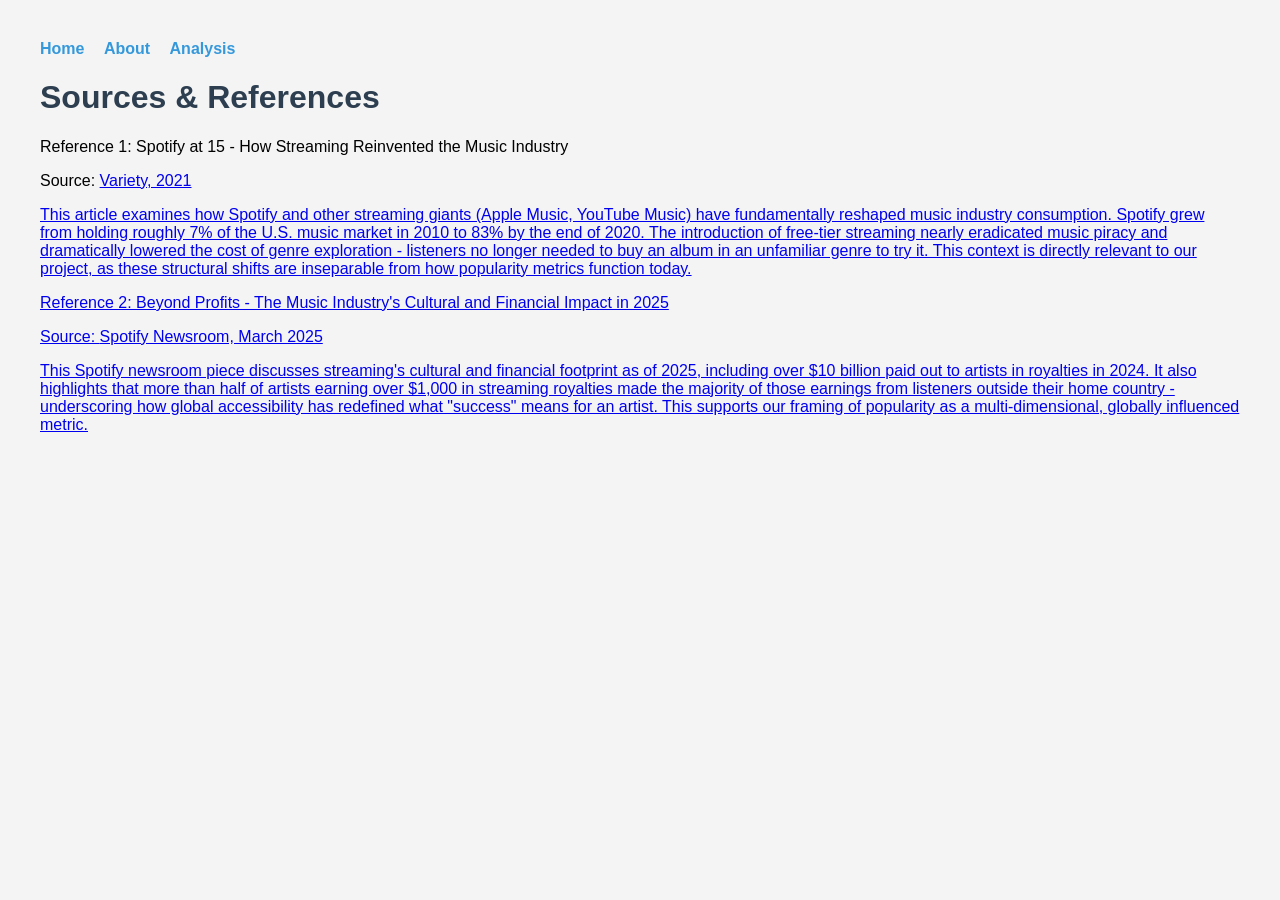
==== about.html @ a3fccf5e "Update about.html with sources and references Added references and sources discussing the impact of " ====
<!DOCTYPE html>
<html>
  <head>
    <title>About</title>
    <link rel="stylesheet" href="style.css">
  </head>
</html>

<body>
  <nav>
    <a href="index.html">Home</a>
    <a href="about.html">About</a>
    <a href="analysis.html">Analysis</a>
  </nav>

  <h1>Sources & References</h1>
  <p>Reference 1: Spotify at 15 - How Streaming Reinvented the Music Industry</p>
  <p>Source: <a href="https://variety.com/2021/music/news/spotify-turns-15-how-the-streaming-giant-has-changed-and-reinvented-the-music-industry-1234948299/">Variety, 2021</p>
  <p>This article examines how Spotify and other streaming giants (Apple Music, YouTube Music) have fundamentally
  reshaped music industry consumption. Spotify grew from holding roughly 7% of the U.S. music market in 2010 to 
  83% by the end of 2020. The introduction of free-tier streaming nearly eradicated music piracy and dramatically
  lowered the cost of genre exploration - listeners no longer needed to buy an album in an unfamiliar genre to try it.
  This context is directly relevant to our project, as these structural shifts are inseparable from how popularity
  metrics function today.</p>
  <p>Reference 2: Beyond Profits - The Music Industry's Cultural and Financial Impact in 2025</p>
  <p>Source: <a href="https://newsroom.spotify.com/2025-03-12/beyond-profits-how-the-music-industrys-cultural-and-financial-impact-define-its-success-in-2025/">Spotify Newsroom, March 2025</p>
  <p>This Spotify newsroom piece discusses streaming's cultural and financial footprint as of 2025, including over
  $10 billion paid out to artists in royalties in 2024. It also highlights that more than half of artists earning over
  $1,000 in streaming royalties made the majority of those earnings from listeners outside their home country - underscoring
  how global accessibility has redefined what "success" means for an artist. This supports our framing of popularity
  as a multi-dimensional, globally influenced metric.</p>
</body>
</html>
---- style.css ----
body{
  font-family: Arial;
  background-color: #f4f4f4;
  margin: 40px;
}

h1{
  color: #2c3e50;
}

nav{
  margin-bottom: 20px;
}

nav a{
  margin-right: 15px;
  text-decoration: none;
  color: #3498db;
  font-weight: bold;
}

nav a:hover{
  text-decoration: underline;
}
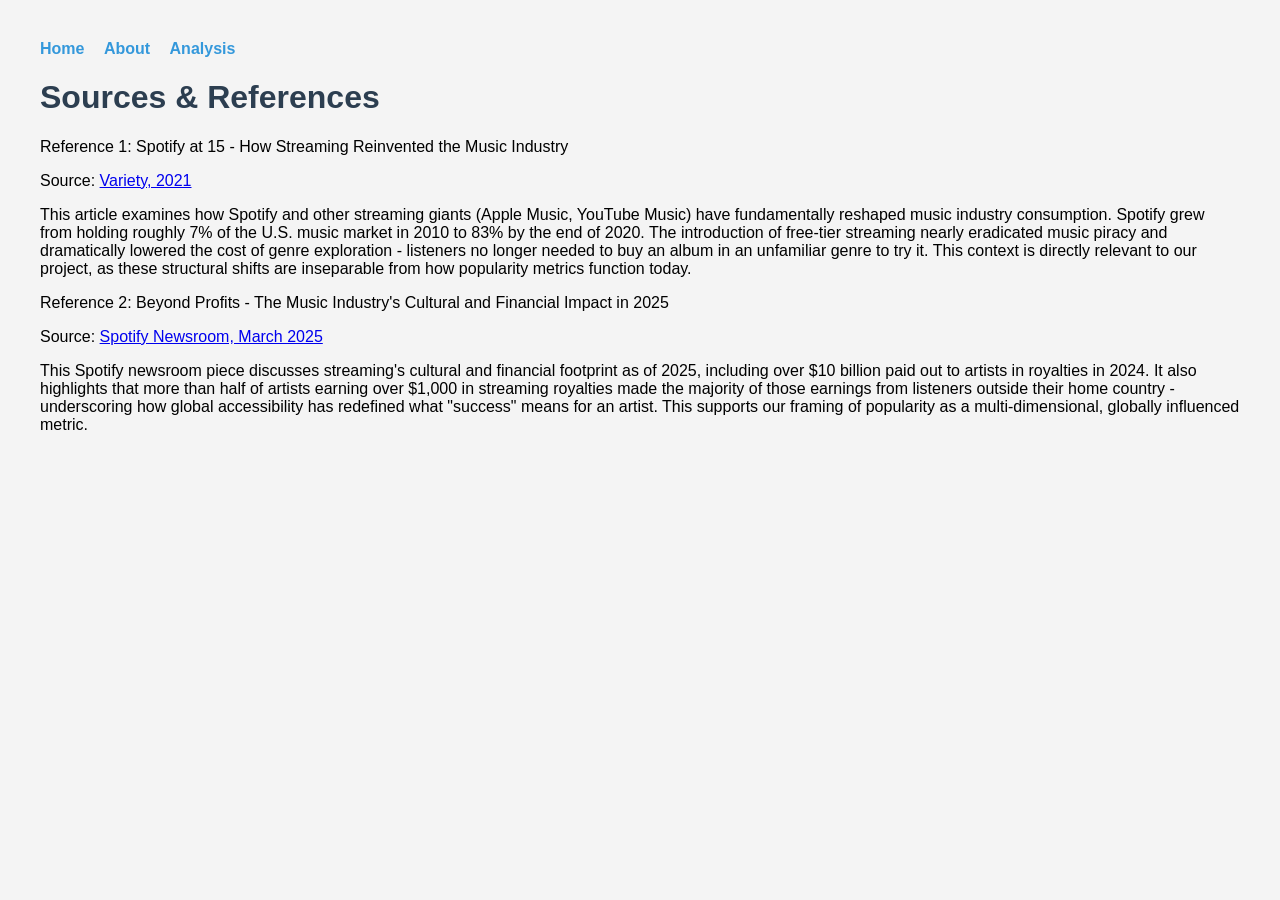
==== commit 3cfac705: "Fix HTML links for sources in about.html" ====
--- a/about.html
+++ b/about.html
@@ -15,7 +15,7 @@
 
   <h1>Sources & References</h1>
   <p>Reference 1: Spotify at 15 - How Streaming Reinvented the Music Industry</p>
-  <p>Source: <a href="https://variety.com/2021/music/news/spotify-turns-15-how-the-streaming-giant-has-changed-and-reinvented-the-music-industry-1234948299/">Variety, 2021</p>
+  <p>Source: <a href="https://variety.com/2021/music/news/spotify-turns-15-how-the-streaming-giant-has-changed-and-reinvented-the-music-industry-1234948299/">Variety, 2021</a></p>
   <p>This article examines how Spotify and other streaming giants (Apple Music, YouTube Music) have fundamentally
   reshaped music industry consumption. Spotify grew from holding roughly 7% of the U.S. music market in 2010 to 
   83% by the end of 2020. The introduction of free-tier streaming nearly eradicated music piracy and dramatically
@@ -23,7 +23,7 @@
   This context is directly relevant to our project, as these structural shifts are inseparable from how popularity
   metrics function today.</p>
   <p>Reference 2: Beyond Profits - The Music Industry's Cultural and Financial Impact in 2025</p>
-  <p>Source: <a href="https://newsroom.spotify.com/2025-03-12/beyond-profits-how-the-music-industrys-cultural-and-financial-impact-define-its-success-in-2025/">Spotify Newsroom, March 2025</p>
+  <p>Source: <a href="https://newsroom.spotify.com/2025-03-12/beyond-profits-how-the-music-industrys-cultural-and-financial-impact-define-its-success-in-2025/">Spotify Newsroom, March 2025</a></p>
   <p>This Spotify newsroom piece discusses streaming's cultural and financial footprint as of 2025, including over
   $10 billion paid out to artists in royalties in 2024. It also highlights that more than half of artists earning over
   $1,000 in streaming royalties made the majority of those earnings from listeners outside their home country - underscoring
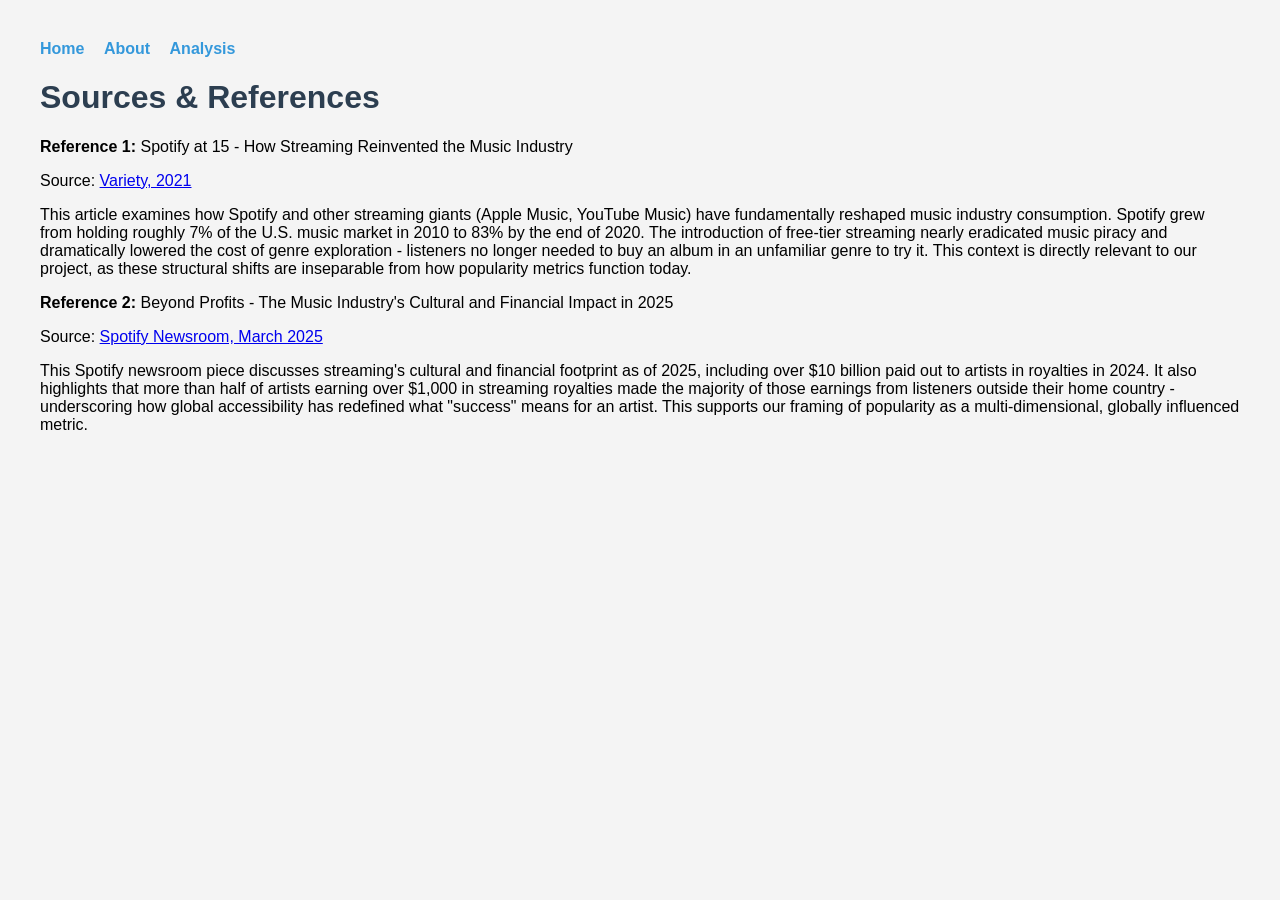
==== commit ae6189ea: "Add strong tags to reference paragraphs in about.html" ====
--- a/about.html
+++ b/about.html
@@ -14,7 +14,7 @@
   </nav>
 
   <h1>Sources & References</h1>
-  <p>Reference 1: Spotify at 15 - How Streaming Reinvented the Music Industry</p>
+  <p><strong>Reference 1:</strong> Spotify at 15 - How Streaming Reinvented the Music Industry</p>
   <p>Source: <a href="https://variety.com/2021/music/news/spotify-turns-15-how-the-streaming-giant-has-changed-and-reinvented-the-music-industry-1234948299/">Variety, 2021</a></p>
   <p>This article examines how Spotify and other streaming giants (Apple Music, YouTube Music) have fundamentally
   reshaped music industry consumption. Spotify grew from holding roughly 7% of the U.S. music market in 2010 to 
@@ -22,7 +22,7 @@
   lowered the cost of genre exploration - listeners no longer needed to buy an album in an unfamiliar genre to try it.
   This context is directly relevant to our project, as these structural shifts are inseparable from how popularity
   metrics function today.</p>
-  <p>Reference 2: Beyond Profits - The Music Industry's Cultural and Financial Impact in 2025</p>
+  <p><strong>Reference 2:</strong> Beyond Profits - The Music Industry's Cultural and Financial Impact in 2025</p>
   <p>Source: <a href="https://newsroom.spotify.com/2025-03-12/beyond-profits-how-the-music-industrys-cultural-and-financial-impact-define-its-success-in-2025/">Spotify Newsroom, March 2025</a></p>
   <p>This Spotify newsroom piece discusses streaming's cultural and financial footprint as of 2025, including over
   $10 billion paid out to artists in royalties in 2024. It also highlights that more than half of artists earning over
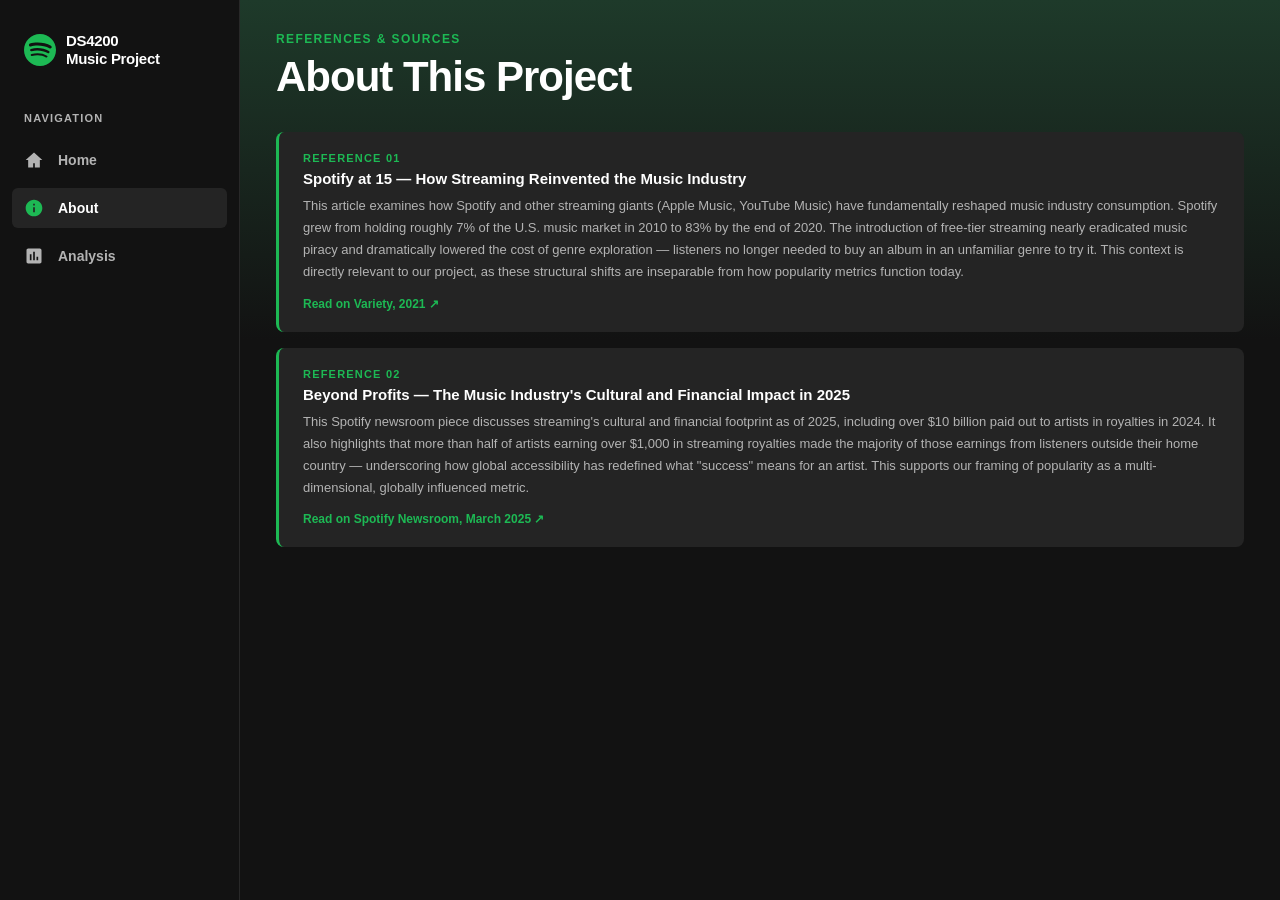
==== commit 4ae58373: "Revise About page with metadata and references Updated the About page with improved structure, added" ====
--- a/about.html
+++ b/about.html
@@ -1,33 +1,77 @@
 <!DOCTYPE html>
-<html>
-  <head>
-    <title>About</title>
-    <link rel="stylesheet" href="style.css">
-  </head>
-</html>
+<html lang="en">
+<head>
+  <meta charset="UTF-8" />
+  <meta name="viewport" content="width=device-width, initial-scale=1.0" />
+  <title>About — DS4200 Music Project</title>
+  <link rel="stylesheet" href="style.css" />
+</head>
+<body>
+  <div class="app-shell">
 
-<body>
-  <nav>
-    <a href="index.html">Home</a>
-    <a href="about.html">About</a>
-    <a href="analysis.html">Analysis</a>
-  </nav>
+    <!-- SIDEBAR -->
+    <aside class="sidebar">
+      <a class="sidebar-logo" href="index.html">
+        <svg viewBox="0 0 24 24" xmlns="http://www.w3.org/2000/svg">
+          <path d="M12 0C5.4 0 0 5.4 0 12s5.4 12 12 12 12-5.4 12-12S18.66 0 12 0zm5.521 17.34c-.24.359-.66.48-1.021.24-2.82-1.74-6.36-2.101-10.561-1.141-.418.122-.779-.179-.899-.539-.12-.421.18-.78.54-.9 4.56-1.021 8.52-.6 11.64 1.32.42.18.479.659.301 1.02zm1.44-3.3c-.301.42-.841.6-1.262.3-3.239-1.98-8.159-2.58-11.939-1.38-.479.12-1.02-.12-1.14-.6-.12-.48.12-1.021.6-1.141C9.6 9.9 15 10.561 18.72 12.84c.361.181.54.78.241 1.2zm.12-3.36C15.24 8.4 8.82 8.16 5.16 9.301c-.6.179-1.2-.181-1.38-.721-.18-.601.18-1.2.72-1.381 4.26-1.26 11.28-1.02 15.721 1.621.539.3.719 1.02.419 1.56-.299.421-1.02.599-1.559.3z"/>
+        </svg>
+        <span>DS4200<br/>Music Project</span>
+      </a>
 
-  <h1>Sources & References</h1>
-  <p><strong>Reference 1:</strong> Spotify at 15 - How Streaming Reinvented the Music Industry</p>
-  <p>Source: <a href="https://variety.com/2021/music/news/spotify-turns-15-how-the-streaming-giant-has-changed-and-reinvented-the-music-industry-1234948299/">Variety, 2021</a></p>
-  <p>This article examines how Spotify and other streaming giants (Apple Music, YouTube Music) have fundamentally
-  reshaped music industry consumption. Spotify grew from holding roughly 7% of the U.S. music market in 2010 to 
-  83% by the end of 2020. The introduction of free-tier streaming nearly eradicated music piracy and dramatically
-  lowered the cost of genre exploration - listeners no longer needed to buy an album in an unfamiliar genre to try it.
-  This context is directly relevant to our project, as these structural shifts are inseparable from how popularity
-  metrics function today.</p>
-  <p><strong>Reference 2:</strong> Beyond Profits - The Music Industry's Cultural and Financial Impact in 2025</p>
-  <p>Source: <a href="https://newsroom.spotify.com/2025-03-12/beyond-profits-how-the-music-industrys-cultural-and-financial-impact-define-its-success-in-2025/">Spotify Newsroom, March 2025</a></p>
-  <p>This Spotify newsroom piece discusses streaming's cultural and financial footprint as of 2025, including over
-  $10 billion paid out to artists in royalties in 2024. It also highlights that more than half of artists earning over
-  $1,000 in streaming royalties made the majority of those earnings from listeners outside their home country - underscoring
-  how global accessibility has redefined what "success" means for an artist. This supports our framing of popularity
-  as a multi-dimensional, globally influenced metric.</p>
+      <span class="sidebar-section-label">Navigation</span>
+
+      <a href="index.html" class="nav-link">
+        <svg viewBox="0 0 24 24"><path d="M12 3L2 12h3v9h6v-5h2v5h6v-9h3L12 3z"/></svg>
+        Home
+      </a>
+      <a href="about.html" class="nav-link active">
+        <svg viewBox="0 0 24 24"><path d="M12 2C6.48 2 2 6.48 2 12s4.48 10 10 10 10-4.48 10-10S17.52 2 12 2zm1 15h-2v-6h2v6zm0-8h-2V7h2v2z"/></svg>
+        About
+      </a>
+      <a href="analysis.html" class="nav-link">
+        <svg viewBox="0 0 24 24"><path d="M19 3H5c-1.1 0-2 .9-2 2v14c0 1.1.9 2 2 2h14c1.1 0 2-.9 2-2V5c0-1.1-.9-2-2-2zM9 17H7v-7h2v7zm4 0h-2V7h2v10zm4 0h-2v-4h2v4z"/></svg>
+        Analysis
+      </a>
+    </aside>
+
+    <!-- MAIN CONTENT -->
+    <main class="main-content">
+
+      <div class="page-header">
+        <div class="eyebrow">References & Sources</div>
+        <h1>About This Project</h1>
+      </div>
+
+      <!-- Reference 1 -->
+      <div class="ref-card">
+        <div class="ref-number">Reference 01</div>
+        <h3>Spotify at 15 — How Streaming Reinvented the Music Industry</h3>
+        <p>This article examines how Spotify and other streaming giants (Apple Music, YouTube Music) have fundamentally
+        reshaped music industry consumption. Spotify grew from holding roughly 7% of the U.S. music market in 2010 to
+        83% by the end of 2020. The introduction of free-tier streaming nearly eradicated music piracy and dramatically
+        lowered the cost of genre exploration — listeners no longer needed to buy an album in an unfamiliar genre to try it.
+        This context is directly relevant to our project, as these structural shifts are inseparable from how popularity
+        metrics function today.</p>
+        <a href="https://variety.com/2021/music/news/spotify-turns-15-how-the-streaming-giant-has-changed-and-reinvented-the-music-industry-1234948299/" target="_blank">
+          Read on Variety, 2021 ↗
+        </a>
+      </div>
+
+      <!-- Reference 2 -->
+      <div class="ref-card">
+        <div class="ref-number">Reference 02</div>
+        <h3>Beyond Profits — The Music Industry's Cultural and Financial Impact in 2025</h3>
+        <p>This Spotify newsroom piece discusses streaming's cultural and financial footprint as of 2025, including over
+        $10 billion paid out to artists in royalties in 2024. It also highlights that more than half of artists earning over
+        $1,000 in streaming royalties made the majority of those earnings from listeners outside their home country —
+        underscoring how global accessibility has redefined what "success" means for an artist. This supports our framing
+        of popularity as a multi-dimensional, globally influenced metric.</p>
+        <a href="https://newsroom.spotify.com/2025-03-12/beyond-profits-how-the-music-industrys-cultural-and-financial-impact-define-its-success-in-2025/" target="_blank">
+          Read on Spotify Newsroom, March 2025 ↗
+        </a>
+      </div>
+
+    </main>
+  </div>
 </body>
 </html>
--- a/style.css
+++ b/style.css
@@ -1,24 +1,381 @@
-body{
-  font-family: Arial;
-  background-color: #f4f4f4;
-  margin: 40px;
-}
-
-h1{
-  color: #2c3e50;
-}
-
-nav{
-  margin-bottom: 20px;
-}
-
-nav a{
-  margin-right: 15px;
+/* =============================================
+   SPOTIFY-INSPIRED THEME — DS4200 Music Project
+   ============================================= */
+
+*, *::before, *::after {
+  box-sizing: border-box;
+  margin: 0;
+  padding: 0;
+}
+
+:root {
+  --sp-black:      #121212;
+  --sp-dark:       #181818;
+  --sp-card:       #242424;
+  --sp-hover:      #2a2a2a;
+  --sp-green:      #1DB954;
+  --sp-green-dim:  #1aa34a;
+  --sp-white:      #FFFFFF;
+  --sp-offwhite:   #B3B3B3;
+  --sp-light:      #E0E0E0;
+  --sp-sidebar-w:  240px;
+  --sp-font: -apple-system, BlinkMacSystemFont, "SF Pro Display", "SF Pro Text",
+             "Helvetica Neue", Arial, sans-serif;
+}
+
+html, body {
+  height: 100%;
+}
+
+body {
+  font-family: var(--sp-font);
+  background-color: var(--sp-black);
+  color: var(--sp-light);
+  display: flex;
+  flex-direction: column;
+  min-height: 100vh;
+}
+
+/* ---- LAYOUT SHELL ---- */
+.app-shell {
+  display: flex;
+  flex: 1;
+  height: 100vh;
+  overflow: hidden;
+}
+
+/* ---- SIDEBAR ---- */
+.sidebar {
+  width: var(--sp-sidebar-w);
+  background-color: var(--sp-black);
+  display: flex;
+  flex-direction: column;
+  padding: 24px 12px;
+  flex-shrink: 0;
+  gap: 8px;
+  border-right: 1px solid #282828;
+}
+
+.sidebar-logo {
+  display: flex;
+  align-items: center;
+  gap: 10px;
+  padding: 8px 12px 20px;
   text-decoration: none;
-  color: #3498db;
-  font-weight: bold;
-}
-
-nav a:hover{
+}
+
+.sidebar-logo svg {
+  width: 32px;
+  height: 32px;
+  fill: var(--sp-green);
+  flex-shrink: 0;
+}
+
+.sidebar-logo span {
+  font-size: 15px;
+  font-weight: 700;
+  color: var(--sp-white);
+  letter-spacing: -0.3px;
+  line-height: 1.2;
+}
+
+.sidebar-section-label {
+  font-size: 11px;
+  font-weight: 700;
+  text-transform: uppercase;
+  letter-spacing: 1.2px;
+  color: var(--sp-offwhite);
+  padding: 16px 12px 8px;
+}
+
+.nav-link {
+  display: flex;
+  align-items: center;
+  gap: 14px;
+  padding: 10px 12px;
+  border-radius: 6px;
+  text-decoration: none;
+  color: var(--sp-offwhite);
+  font-size: 14px;
+  font-weight: 600;
+  transition: color 0.15s, background 0.15s;
+}
+
+.nav-link svg {
+  width: 20px;
+  height: 20px;
+  fill: currentColor;
+  flex-shrink: 0;
+}
+
+.nav-link:hover {
+  color: var(--sp-white);
+  background: var(--sp-hover);
+}
+
+.nav-link.active {
+  color: var(--sp-white);
+  background: var(--sp-card);
+}
+
+.nav-link.active svg {
+  fill: var(--sp-green);
+}
+
+/* ---- MAIN CONTENT ---- */
+.main-content {
+  flex: 1;
+  overflow-y: auto;
+  background: linear-gradient(180deg, #1e3a2a 0%, var(--sp-black) 340px);
+  padding: 32px 36px 80px;
+}
+
+/* scrollbar */
+.main-content::-webkit-scrollbar { width: 8px; }
+.main-content::-webkit-scrollbar-track { background: transparent; }
+.main-content::-webkit-scrollbar-thumb { background: #535353; border-radius: 4px; }
+
+/* ---- PAGE HEADER ---- */
+.page-header {
+  margin-bottom: 32px;
+}
+
+.page-header .eyebrow {
+  font-size: 12px;
+  font-weight: 700;
+  text-transform: uppercase;
+  letter-spacing: 1.4px;
+  color: var(--sp-green);
+  margin-bottom: 8px;
+}
+
+.page-header h1 {
+  font-size: clamp(24px, 4vw, 42px);
+  font-weight: 900;
+  color: var(--sp-white);
+  letter-spacing: -1px;
+  line-height: 1.1;
+}
+
+/* ---- CARDS ---- */
+.card-grid {
+  display: grid;
+  grid-template-columns: repeat(auto-fill, minmax(280px, 1fr));
+  gap: 20px;
+  margin-top: 24px;
+}
+
+.card {
+  background: var(--sp-card);
+  border-radius: 8px;
+  padding: 20px;
+  transition: background 0.2s;
+}
+
+.card:hover {
+  background: var(--sp-hover);
+}
+
+.card-icon {
+  width: 48px;
+  height: 48px;
+  background: linear-gradient(135deg, var(--sp-green), #2ecc71);
+  border-radius: 6px;
+  display: flex;
+  align-items: center;
+  justify-content: center;
+  margin-bottom: 14px;
+}
+
+.card-icon svg {
+  width: 24px;
+  height: 24px;
+  fill: #000;
+}
+
+.card h3 {
+  font-size: 15px;
+  font-weight: 700;
+  color: var(--sp-white);
+  margin-bottom: 8px;
+}
+
+.card p {
+  font-size: 13px;
+  color: var(--sp-offwhite);
+  line-height: 1.6;
+}
+
+/* ---- PROSE SECTION ---- */
+.prose-section {
+  max-width: 720px;
+  margin-bottom: 36px;
+}
+
+.prose-section h2 {
+  font-size: 22px;
+  font-weight: 800;
+  color: var(--sp-white);
+  margin-bottom: 14px;
+  letter-spacing: -0.4px;
+}
+
+.prose-section p {
+  font-size: 14.5px;
+  color: var(--sp-offwhite);
+  line-height: 1.75;
+  margin-bottom: 14px;
+}
+
+.prose-section p strong {
+  color: var(--sp-light);
+}
+
+/* ---- DIVIDER ---- */
+.sp-divider {
+  border: none;
+  border-top: 1px solid #282828;
+  margin: 28px 0;
+}
+
+/* ---- SECTION HEADER (analysis) ---- */
+.section-header {
+  display: flex;
+  align-items: baseline;
+  justify-content: space-between;
+  margin: 36px 0 16px;
+}
+
+.section-header h2 {
+  font-size: 22px;
+  font-weight: 800;
+  color: var(--sp-white);
+  letter-spacing: -0.4px;
+}
+
+.section-header h3 {
+  font-size: 18px;
+  font-weight: 700;
+  color: var(--sp-white);
+  letter-spacing: -0.3px;
+}
+
+/* ---- VIZ FRAMES ---- */
+.viz-card {
+  background: var(--sp-card);
+  border-radius: 10px;
+  padding: 24px;
+  margin-bottom: 28px;
+}
+
+.viz-card h2 {
+  font-size: 18px;
+  font-weight: 700;
+  color: var(--sp-white);
+  margin-bottom: 6px;
+}
+
+.viz-card h3 {
+  font-size: 16px;
+  font-weight: 700;
+  color: var(--sp-white);
+  margin-bottom: 6px;
+}
+
+.viz-card .viz-desc {
+  font-size: 13px;
+  color: var(--sp-offwhite);
+  margin-bottom: 16px;
+  line-height: 1.6;
+}
+
+.viz-card iframe {
+  display: block;
+  width: 100%;
+  max-width: 750px;
+  height: 400px;
+  border: none;
+  border-radius: 6px;
+  background: #1a1a1a;
+}
+
+/* ---- REFERENCE CARDS ---- */
+.ref-card {
+  background: var(--sp-card);
+  border-radius: 8px;
+  padding: 20px 24px;
+  margin-bottom: 16px;
+  border-left: 3px solid var(--sp-green);
+  transition: background 0.2s;
+}
+
+.ref-card:hover {
+  background: var(--sp-hover);
+}
+
+.ref-card .ref-number {
+  font-size: 11px;
+  font-weight: 700;
+  text-transform: uppercase;
+  letter-spacing: 1.2px;
+  color: var(--sp-green);
+  margin-bottom: 6px;
+}
+
+.ref-card h3 {
+  font-size: 15px;
+  font-weight: 700;
+  color: var(--sp-white);
+  margin-bottom: 8px;
+}
+
+.ref-card p {
+  font-size: 13px;
+  color: var(--sp-offwhite);
+  line-height: 1.7;
+  margin-bottom: 10px;
+}
+
+.ref-card a {
+  font-size: 12px;
+  font-weight: 600;
+  color: var(--sp-green);
+  text-decoration: none;
+  display: inline-flex;
+  align-items: center;
+  gap: 4px;
+  transition: color 0.15s;
+}
+
+.ref-card a:hover {
+  color: #fff;
   text-decoration: underline;
 }
+
+/* ---- SUMMARY BOX ---- */
+.summary-box {
+  background: linear-gradient(135deg, #1e3a2a, #1a2e20);
+  border: 1px solid #2d5a3d;
+  border-radius: 10px;
+  padding: 24px 28px;
+  margin-top: 36px;
+}
+
+.summary-box h2 {
+  font-size: 18px;
+  font-weight: 800;
+  color: var(--sp-white);
+  margin-bottom: 12px;
+}
+
+.summary-box p {
+  font-size: 13.5px;
+  color: var(--sp-offwhite);
+  line-height: 1.75;
+}
+
+/* ---- RESPONSIVE ---- */
+@media (max-width: 700px) {
+  .sidebar { display: none; }
+  .main-content { padding: 20px 18px 60px; }
+}
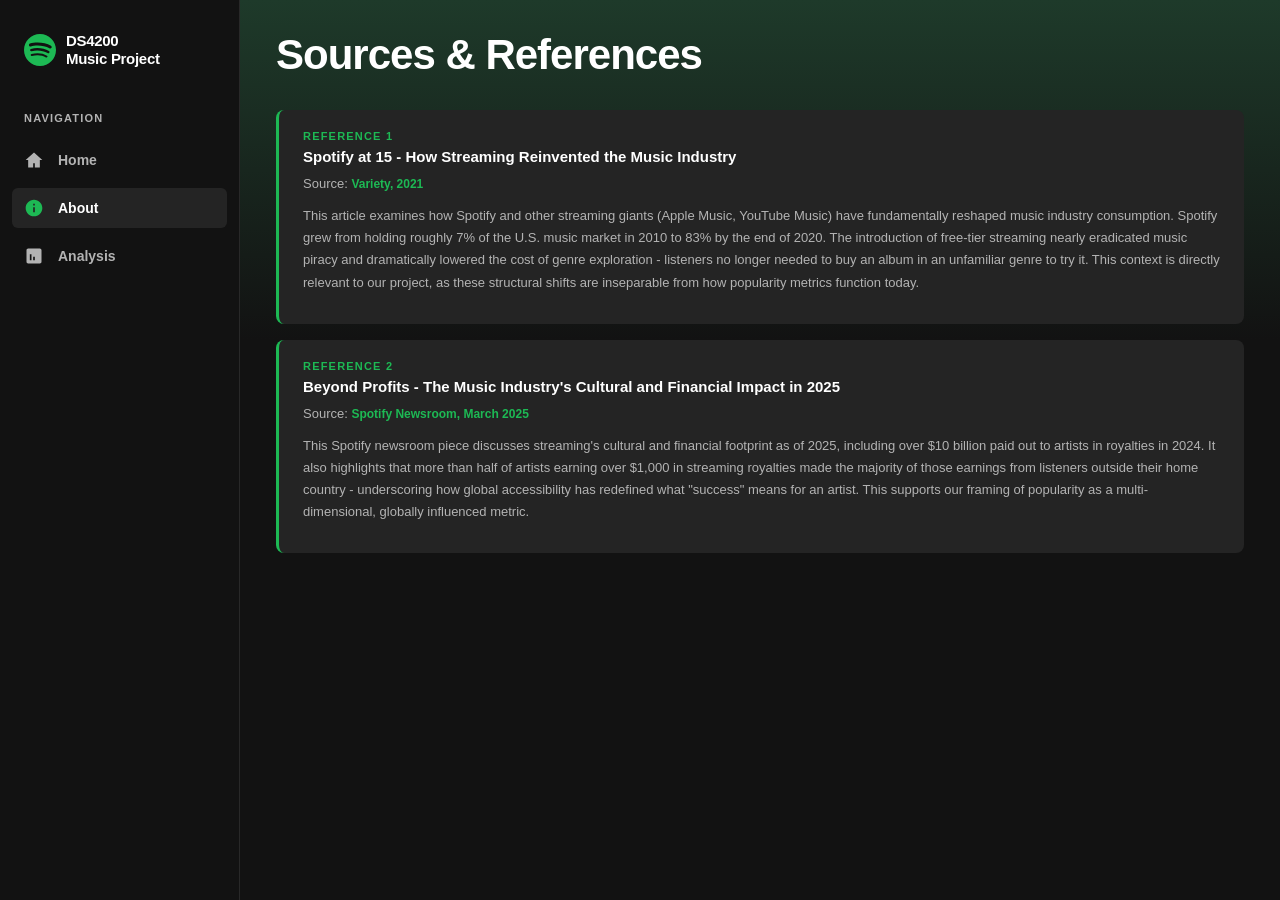
==== commit 9a20c282: "Revise title and references in about.html Updated the title and references in the about page for con" ====
--- a/about.html
+++ b/about.html
@@ -3,13 +3,12 @@
 <head>
   <meta charset="UTF-8" />
   <meta name="viewport" content="width=device-width, initial-scale=1.0" />
-  <title>About — DS4200 Music Project</title>
+  <title>About</title>
   <link rel="stylesheet" href="style.css" />
 </head>
 <body>
   <div class="app-shell">
 
-    <!-- SIDEBAR -->
     <aside class="sidebar">
       <a class="sidebar-logo" href="index.html">
         <svg viewBox="0 0 24 24" xmlns="http://www.w3.org/2000/svg">
@@ -29,48 +28,38 @@
         About
       </a>
       <a href="analysis.html" class="nav-link">
-        <svg viewBox="0 0 24 24"><path d="M19 3H5c-1.1 0-2 .9-2 2v14c0 1.1.9 2 2 2h14c1.1 0 2-.9 2-2V5c0-1.1-.9-2-2-2zM9 17H7v-7h2v7zm4 0h-2V7h2v10zm4 0h-2v-4h2v4z"/></svg>
+        <svg viewBox="0 0 24 24"><path d="M19 3H5c-1.1 0-2 .9-2 2v14c0 1.1.9 2 2 2h14c1.1 0 2-.9 2-2V5c0-1.1-.9-2-2-2zM9 17H7v-7h2v7zm4 0h-2v-4h2v4z"/></svg>
         Analysis
       </a>
     </aside>
 
-    <!-- MAIN CONTENT -->
     <main class="main-content">
-
       <div class="page-header">
-        <div class="eyebrow">References & Sources</div>
-        <h1>About This Project</h1>
+        <h1>Sources &amp; References</h1>
       </div>
 
-      <!-- Reference 1 -->
       <div class="ref-card">
-        <div class="ref-number">Reference 01</div>
-        <h3>Spotify at 15 — How Streaming Reinvented the Music Industry</h3>
+        <div class="ref-number">Reference 1</div>
+        <h3>Spotify at 15 - How Streaming Reinvented the Music Industry</h3>
+        <p>Source: <a href="https://variety.com/2021/music/news/spotify-turns-15-how-the-streaming-giant-has-changed-and-reinvented-the-music-industry-1234948299/" target="_blank">Variety, 2021</a></p>
         <p>This article examines how Spotify and other streaming giants (Apple Music, YouTube Music) have fundamentally
         reshaped music industry consumption. Spotify grew from holding roughly 7% of the U.S. music market in 2010 to
         83% by the end of 2020. The introduction of free-tier streaming nearly eradicated music piracy and dramatically
-        lowered the cost of genre exploration — listeners no longer needed to buy an album in an unfamiliar genre to try it.
+        lowered the cost of genre exploration - listeners no longer needed to buy an album in an unfamiliar genre to try it.
         This context is directly relevant to our project, as these structural shifts are inseparable from how popularity
         metrics function today.</p>
-        <a href="https://variety.com/2021/music/news/spotify-turns-15-how-the-streaming-giant-has-changed-and-reinvented-the-music-industry-1234948299/" target="_blank">
-          Read on Variety, 2021 ↗
-        </a>
       </div>
 
-      <!-- Reference 2 -->
       <div class="ref-card">
-        <div class="ref-number">Reference 02</div>
-        <h3>Beyond Profits — The Music Industry's Cultural and Financial Impact in 2025</h3>
+        <div class="ref-number">Reference 2</div>
+        <h3>Beyond Profits - The Music Industry's Cultural and Financial Impact in 2025</h3>
+        <p>Source: <a href="https://newsroom.spotify.com/2025-03-12/beyond-profits-how-the-music-industrys-cultural-and-financial-impact-define-its-success-in-2025/" target="_blank">Spotify Newsroom, March 2025</a></p>
         <p>This Spotify newsroom piece discusses streaming's cultural and financial footprint as of 2025, including over
         $10 billion paid out to artists in royalties in 2024. It also highlights that more than half of artists earning over
-        $1,000 in streaming royalties made the majority of those earnings from listeners outside their home country —
-        underscoring how global accessibility has redefined what "success" means for an artist. This supports our framing
-        of popularity as a multi-dimensional, globally influenced metric.</p>
-        <a href="https://newsroom.spotify.com/2025-03-12/beyond-profits-how-the-music-industrys-cultural-and-financial-impact-define-its-success-in-2025/" target="_blank">
-          Read on Spotify Newsroom, March 2025 ↗
-        </a>
+        $1,000 in streaming royalties made the majority of those earnings from listeners outside their home country - underscoring
+        how global accessibility has redefined what "success" means for an artist. This supports our framing of popularity
+        as a multi-dimensional, globally influenced metric.</p>
       </div>
-
     </main>
   </div>
 </body>
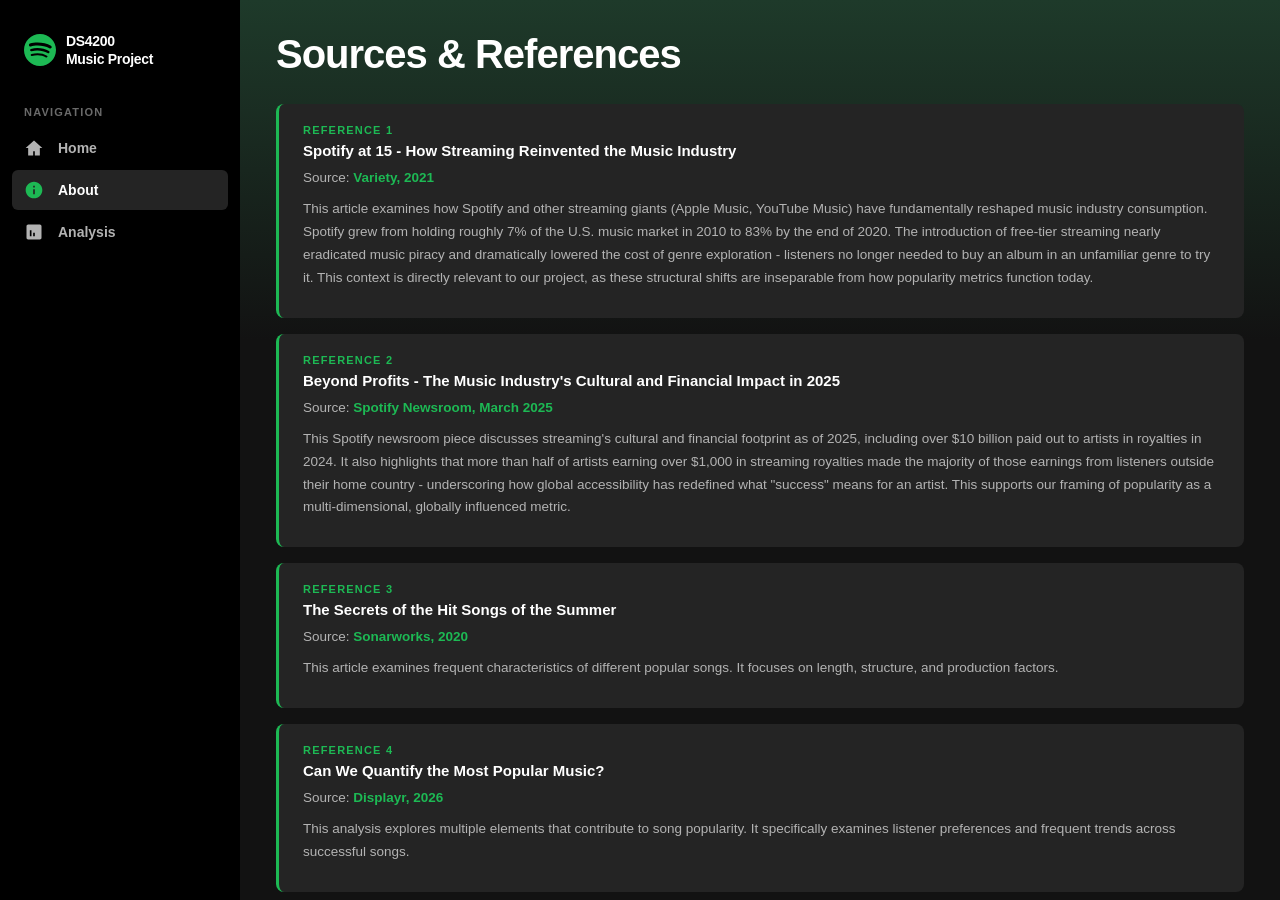
==== commit 475eef04: "Update about.html" ====
--- a/about.html
+++ b/about.html
@@ -60,6 +60,29 @@
         how global accessibility has redefined what "success" means for an artist. This supports our framing of popularity
         as a multi-dimensional, globally influenced metric.</p>
       </div>
+
+
+      <div class="ref-card">
+        <div class="ref-number">Reference 3</div>
+        <h3>The Secrets of the Hit Songs of the Summer</h3>
+        <p>Source: <a href="https://www.sonarworks.com/blog/product-news/the-secrets-of-the-hit-songs-of-the-summer" target="_blank">Sonarworks, 2020</a></p>
+        <p>This article examines frequent characteristics of different popular songs. It focuses on length, structure, and production factors.</p>
+      </div>
+
+      <div class="ref-card">
+        <div class="ref-number">Reference 4</div>
+        <h3>Can We Quantify the Most Popular Music?</h3>
+        <p>Source: <a href="https://www.displayr.com/most-popular-music/" target="_blank">Displayr, 2026</a></p>
+        <p>This analysis explores multiple elements that contribute to song popularity. It specifically examines listener preferences and frequent trends across successful songs. </p>
+      </div>
+
+      <div class="ref-card">
+        <div class="ref-number">Reference 5</div>
+        <h3>Song Hit Prediction: Predicting Billboard Hits Using Spotify Data</h3>
+        <p>Source: <a href="https://arxiv.org/pdf/1908.08609" target="_blank">arXiv, 2019</a></p>
+        <p>This study reveals how different song features such as audio characteristics and metadata can be used to predict if a song will become a hit. </p>
+      </div>
+      
     </main>
   </div>
 </body>
--- a/style.css
+++ b/style.css
@@ -14,7 +14,6 @@
   --sp-card:       #242424;
   --sp-hover:      #2a2a2a;
   --sp-green:      #1DB954;
-  --sp-green-dim:  #1aa34a;
   --sp-white:      #FFFFFF;
   --sp-offwhite:   #B3B3B3;
   --sp-light:      #E0E0E0;
@@ -23,9 +22,7 @@
              "Helvetica Neue", Arial, sans-serif;
 }
 
-html, body {
-  height: 100%;
-}
+html, body { height: 100%; }
 
 body {
   font-family: var(--sp-font);
@@ -36,7 +33,6 @@
   min-height: 100vh;
 }
 
-/* ---- LAYOUT SHELL ---- */
 .app-shell {
   display: flex;
   flex: 1;
@@ -44,16 +40,15 @@
   overflow: hidden;
 }
 
-/* ---- SIDEBAR ---- */
+/* SIDEBAR */
 .sidebar {
   width: var(--sp-sidebar-w);
-  background-color: var(--sp-black);
+  background-color: #000;
   display: flex;
   flex-direction: column;
   padding: 24px 12px;
   flex-shrink: 0;
-  gap: 8px;
-  border-right: 1px solid #282828;
+  gap: 2px;
 }
 
 .sidebar-logo {
@@ -72,11 +67,11 @@
 }
 
 .sidebar-logo span {
-  font-size: 15px;
+  font-size: 14px;
   font-weight: 700;
   color: var(--sp-white);
   letter-spacing: -0.3px;
-  line-height: 1.2;
+  line-height: 1.3;
 }
 
 .sidebar-section-label {
@@ -84,7 +79,7 @@
   font-weight: 700;
   text-transform: uppercase;
   letter-spacing: 1.2px;
-  color: var(--sp-offwhite);
+  color: #6a6a6a;
   padding: 16px 12px 8px;
 }
 
@@ -110,7 +105,7 @@
 
 .nav-link:hover {
   color: var(--sp-white);
-  background: var(--sp-hover);
+  background: #1a1a1a;
 }
 
 .nav-link.active {
@@ -118,11 +113,9 @@
   background: var(--sp-card);
 }
 
-.nav-link.active svg {
-  fill: var(--sp-green);
-}
-
-/* ---- MAIN CONTENT ---- */
+.nav-link.active svg { fill: var(--sp-green); }
+
+/* MAIN CONTENT */
 .main-content {
   flex: 1;
   overflow-y: auto;
@@ -130,94 +123,25 @@
   padding: 32px 36px 80px;
 }
 
-/* scrollbar */
 .main-content::-webkit-scrollbar { width: 8px; }
 .main-content::-webkit-scrollbar-track { background: transparent; }
 .main-content::-webkit-scrollbar-thumb { background: #535353; border-radius: 4px; }
 
-/* ---- PAGE HEADER ---- */
-.page-header {
-  margin-bottom: 32px;
-}
-
-.page-header .eyebrow {
-  font-size: 12px;
-  font-weight: 700;
-  text-transform: uppercase;
-  letter-spacing: 1.4px;
-  color: var(--sp-green);
-  margin-bottom: 8px;
-}
+/* PAGE HEADER */
+.page-header { margin-bottom: 28px; }
 
 .page-header h1 {
-  font-size: clamp(24px, 4vw, 42px);
+  font-size: clamp(24px, 4vw, 40px);
   font-weight: 900;
   color: var(--sp-white);
   letter-spacing: -1px;
   line-height: 1.1;
 }
 
-/* ---- CARDS ---- */
-.card-grid {
-  display: grid;
-  grid-template-columns: repeat(auto-fill, minmax(280px, 1fr));
-  gap: 20px;
-  margin-top: 24px;
-}
-
-.card {
-  background: var(--sp-card);
-  border-radius: 8px;
-  padding: 20px;
-  transition: background 0.2s;
-}
-
-.card:hover {
-  background: var(--sp-hover);
-}
-
-.card-icon {
-  width: 48px;
-  height: 48px;
-  background: linear-gradient(135deg, var(--sp-green), #2ecc71);
-  border-radius: 6px;
-  display: flex;
-  align-items: center;
-  justify-content: center;
-  margin-bottom: 14px;
-}
-
-.card-icon svg {
-  width: 24px;
-  height: 24px;
-  fill: #000;
-}
-
-.card h3 {
-  font-size: 15px;
-  font-weight: 700;
-  color: var(--sp-white);
-  margin-bottom: 8px;
-}
-
-.card p {
-  font-size: 13px;
-  color: var(--sp-offwhite);
-  line-height: 1.6;
-}
-
-/* ---- PROSE SECTION ---- */
+/* PROSE */
 .prose-section {
   max-width: 720px;
-  margin-bottom: 36px;
-}
-
-.prose-section h2 {
-  font-size: 22px;
-  font-weight: 800;
-  color: var(--sp-white);
-  margin-bottom: 14px;
-  letter-spacing: -0.4px;
+  margin-bottom: 32px;
 }
 
 .prose-section p {
@@ -227,79 +151,38 @@
   margin-bottom: 14px;
 }
 
-.prose-section p strong {
-  color: var(--sp-light);
-}
-
-/* ---- DIVIDER ---- */
-.sp-divider {
-  border: none;
-  border-top: 1px solid #282828;
-  margin: 28px 0;
-}
-
-/* ---- SECTION HEADER (analysis) ---- */
-.section-header {
-  display: flex;
-  align-items: baseline;
-  justify-content: space-between;
-  margin: 36px 0 16px;
-}
-
-.section-header h2 {
-  font-size: 22px;
-  font-weight: 800;
-  color: var(--sp-white);
-  letter-spacing: -0.4px;
-}
-
-.section-header h3 {
-  font-size: 18px;
-  font-weight: 700;
-  color: var(--sp-white);
-  letter-spacing: -0.3px;
-}
-
-/* ---- VIZ FRAMES ---- */
+/* VIZ CARDS */
 .viz-card {
   background: var(--sp-card);
   border-radius: 10px;
   padding: 24px;
-  margin-bottom: 28px;
+  margin-bottom: 24px;
 }
 
 .viz-card h2 {
   font-size: 18px;
   font-weight: 700;
   color: var(--sp-white);
-  margin-bottom: 6px;
+  margin-bottom: 16px;
 }
 
 .viz-card h3 {
   font-size: 16px;
   font-weight: 700;
   color: var(--sp-white);
-  margin-bottom: 6px;
-}
-
-.viz-card .viz-desc {
-  font-size: 13px;
-  color: var(--sp-offwhite);
   margin-bottom: 16px;
-  line-height: 1.6;
 }
 
 .viz-card iframe {
   display: block;
-  width: 100%;
-  max-width: 750px;
+  width: 750px;
   height: 400px;
   border: none;
   border-radius: 6px;
   background: #1a1a1a;
 }
 
-/* ---- REFERENCE CARDS ---- */
+/* REFERENCE CARDS */
 .ref-card {
   background: var(--sp-card);
   border-radius: 8px;
@@ -309,9 +192,7 @@
   transition: background 0.2s;
 }
 
-.ref-card:hover {
-  background: var(--sp-hover);
-}
+.ref-card:hover { background: var(--sp-hover); }
 
 .ref-card .ref-number {
   font-size: 11px;
@@ -330,51 +211,24 @@
 }
 
 .ref-card p {
-  font-size: 13px;
+  font-size: 13.5px;
   color: var(--sp-offwhite);
   line-height: 1.7;
-  margin-bottom: 10px;
+  margin-bottom: 8px;
 }
 
 .ref-card a {
-  font-size: 12px;
-  font-weight: 600;
   color: var(--sp-green);
   text-decoration: none;
-  display: inline-flex;
-  align-items: center;
-  gap: 4px;
-  transition: color 0.15s;
+  font-weight: 600;
 }
 
 .ref-card a:hover {
+  text-decoration: underline;
   color: #fff;
-  text-decoration: underline;
-}
-
-/* ---- SUMMARY BOX ---- */
-.summary-box {
-  background: linear-gradient(135deg, #1e3a2a, #1a2e20);
-  border: 1px solid #2d5a3d;
-  border-radius: 10px;
-  padding: 24px 28px;
-  margin-top: 36px;
-}
-
-.summary-box h2 {
-  font-size: 18px;
-  font-weight: 800;
-  color: var(--sp-white);
-  margin-bottom: 12px;
-}
-
-.summary-box p {
-  font-size: 13.5px;
-  color: var(--sp-offwhite);
-  line-height: 1.75;
-}
-
-/* ---- RESPONSIVE ---- */
+}
+
+/* RESPONSIVE */
 @media (max-width: 700px) {
   .sidebar { display: none; }
   .main-content { padding: 20px 18px 60px; }
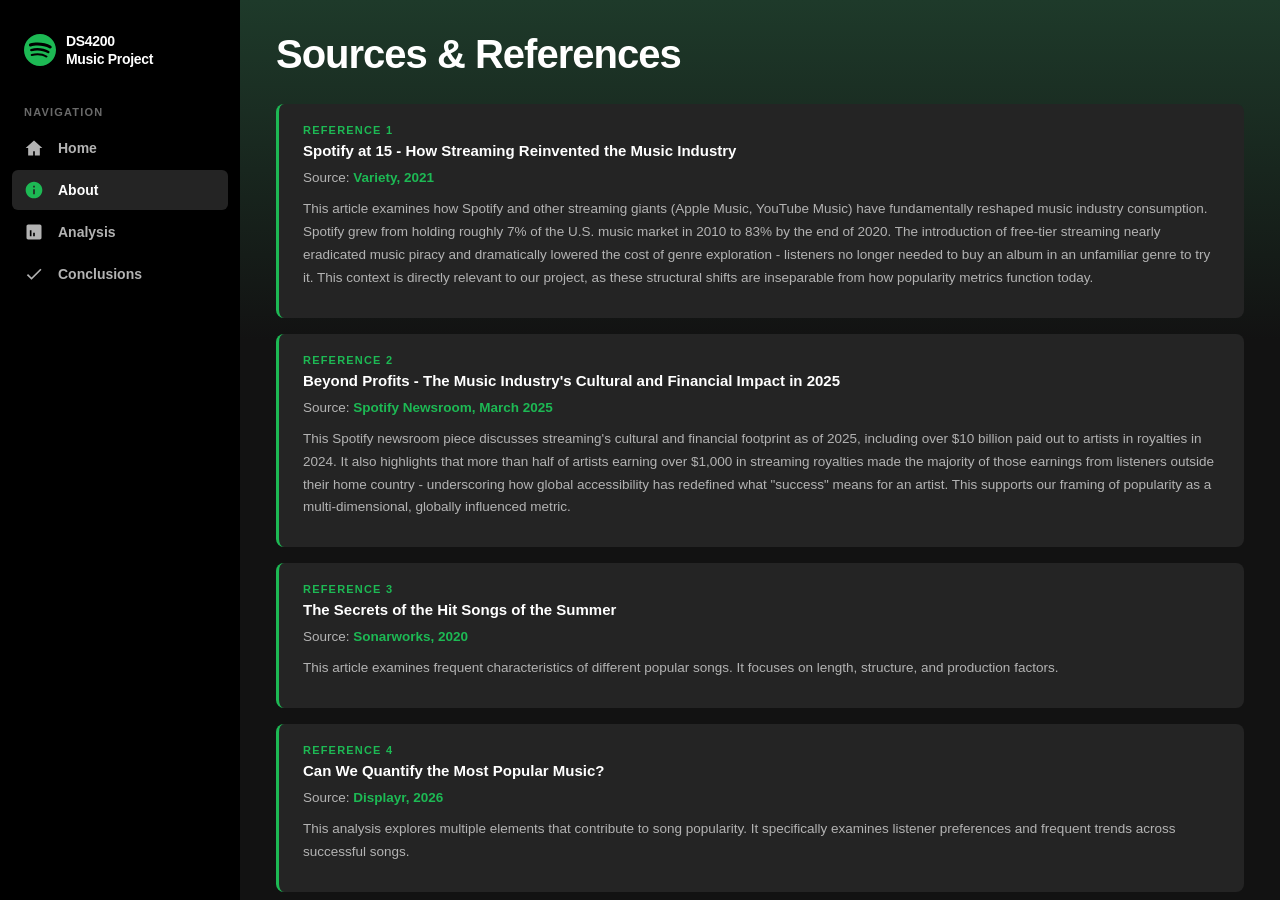
==== commit c7d663e4: "Update about.html" ====
--- a/about.html
+++ b/about.html
@@ -31,6 +31,10 @@
         <svg viewBox="0 0 24 24"><path d="M19 3H5c-1.1 0-2 .9-2 2v14c0 1.1.9 2 2 2h14c1.1 0 2-.9 2-2V5c0-1.1-.9-2-2-2zM9 17H7v-7h2v7zm4 0h-2v-4h2v4z"/></svg>
         Analysis
       </a>
+      <a href="conclusion.html" class="nav-link">
+        <svg viewBox="0 0 24 24"><path d="M9 16.17L4.83 12l-1.42 1.41L9 19 21 7l-1.41-1.41L9 16.17z"/></svg>
+        Conclusions
+</a>
     </aside>
 
     <main class="main-content">
--- a/style.css
+++ b/style.css
@@ -151,6 +151,14 @@
   margin-bottom: 14px;
 }
 
+.prose-section h2 {
+  font-size: 18px;
+  font-weight: 800;
+  color: var(--sp-white);
+  margin: 28px 0 10px;
+  letter-spacing: -0.3px;
+}
+
 /* VIZ CARDS */
 .viz-card {
   background: var(--sp-card);
@@ -175,11 +183,10 @@
 
 .viz-card iframe {
   display: block;
-  width: 750px;
-  height: 400px;
+  width: 100%;
   border: none;
   border-radius: 6px;
-  background: #1a1a1a;
+  background: #ffffff;
 }
 
 /* REFERENCE CARDS */
@@ -228,8 +235,113 @@
   color: #fff;
 }
 
+.top-song-feature {
+  margin-top: 28px;
+  max-width: 520px;
+  padding: 18px;
+  background: var(--sp-card);
+  border-radius: 10px;
+}
+
+.top-song-label {
+  font-size: 11px;
+  font-weight: 700;
+  text-transform: uppercase;
+  letter-spacing: 1.2px;
+  color: var(--sp-green);
+  margin-bottom: 10px;
+}
+
+.top-song-button {
+  background: var(--sp-green);
+  color: #000;
+  border: none;
+  border-radius: 999px;
+  padding: 10px 18px;
+  font-size: 14px;
+  font-weight: 700;
+  cursor: pointer;
+  transition: transform 0.15s ease, opacity 0.15s ease;
+}
+
+.top-song-button:hover {
+  opacity: 0.9;
+  transform: translateY(-1px);
+}
+
 /* RESPONSIVE */
 @media (max-width: 700px) {
   .sidebar { display: none; }
   .main-content { padding: 20px 18px 60px; }
 }
+
+/* CONCLUSION PAGE */
+.insight-card {
+  display: flex;
+  gap: 18px;
+  align-items: flex-start;
+  background: var(--sp-card);
+  border-radius: 8px;
+  padding: 18px 20px;
+  margin-bottom: 12px;
+}
+
+.insight-number {
+  font-size: 22px;
+  font-weight: 900;
+  color: var(--sp-green);
+  flex-shrink: 0;
+  line-height: 1;
+  padding-top: 2px;
+}
+
+.insight-title {
+  font-size: 14px;
+  font-weight: 700;
+  color: var(--sp-white);
+  margin-bottom: 6px;
+}
+
+.insight-card p {
+  font-size: 13px;
+  color: var(--sp-offwhite);
+  line-height: 1.7;
+  margin: 0;
+}
+
+.future-card {
+  background: var(--sp-card);
+  border-radius: 8px;
+  padding: 16px 20px;
+  margin-bottom: 12px;
+  border-top: 2px solid #1DB95433;
+}
+
+.future-title {
+  font-size: 14px;
+  font-weight: 700;
+  color: var(--sp-green);
+  margin-bottom: 6px;
+}
+
+.future-card p {
+  font-size: 13px;
+  color: var(--sp-offwhite);
+  line-height: 1.7;
+  margin: 0;
+}
+
+.summary-box {
+  background: linear-gradient(135deg, #1e3a2a, #172b1e);
+  border: 1px solid #2d5a3d;
+  border-radius: 10px;
+  padding: 24px 28px;
+  margin-top: 28px;
+}
+
+.summary-box p {
+  font-size: 14px;
+  color: var(--sp-offwhite);
+  line-height: 1.75;
+  margin: 0;
+}
